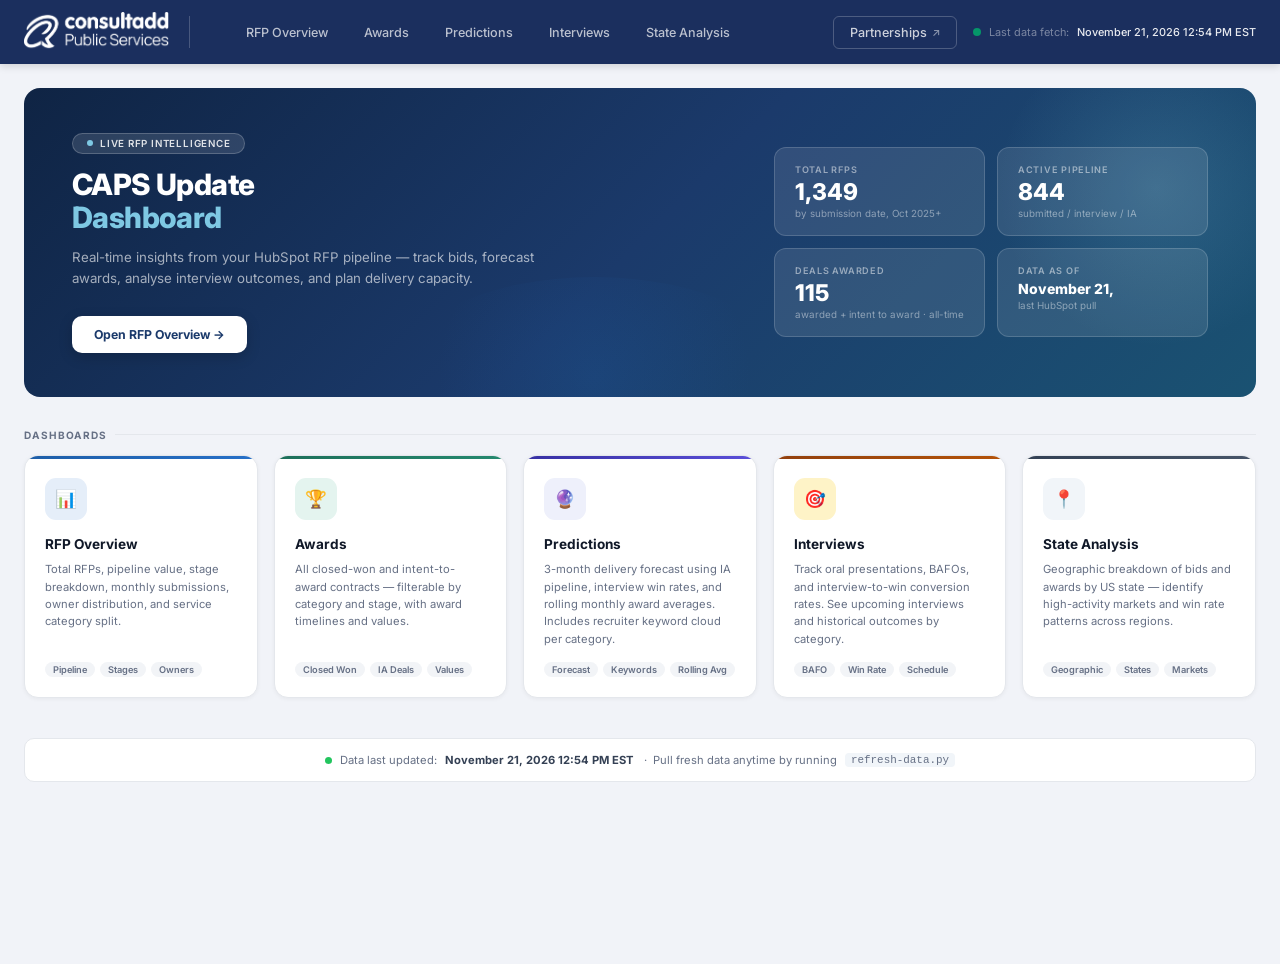
==== index.html @ f757b289 "chore: auto refresh" ====
<!DOCTYPE html>
<html lang="en">
<head>
  <meta charset="UTF-8">
  <meta name="viewport" content="width=device-width, initial-scale=1.0">
  <title>CAPS Update Dashboard — ConsultAdd Public Services</title>
  <link rel="preconnect" href="https://fonts.googleapis.com">
  <link href="https://fonts.googleapis.com/css2?family=Inter:wght@400;500;600;700;800&display=swap" rel="stylesheet">
  <link rel="stylesheet" href="styles/dashboard.css">
  <style>
    /* ── Landing hero ── */
    .lp-hero {
      background: linear-gradient(135deg, #0F2444 0%, #1B3A6B 50%, #1A5272 100%);
      border-radius: 16px;
      padding: 44px 48px;
      margin-bottom: 32px;
      position: relative;
      overflow: hidden;
      color: #fff;
      display: flex;
      align-items: center;
      justify-content: space-between;
      gap: 32px;
    }
    .lp-hero::before {
      content: '';
      position: absolute;
      top: -60px; right: -60px;
      width: 320px; height: 320px;
      border-radius: 50%;
      background: radial-gradient(circle, rgba(126,200,227,.18) 0%, transparent 70%);
      pointer-events: none;
    }
    .lp-hero::after {
      content: '';
      position: absolute;
      bottom: -80px; left: 30%;
      width: 400px; height: 200px;
      border-radius: 50%;
      background: radial-gradient(circle, rgba(30,94,168,.22) 0%, transparent 70%);
      pointer-events: none;
    }
    .lp-hero__left { flex: 1; min-width: 0; position: relative; z-index: 1; }
    .lp-hero__eyebrow {
      display: inline-flex; align-items: center; gap: 7px;
      background: rgba(255,255,255,.12); border: 1px solid rgba(255,255,255,.2);
      border-radius: 20px; padding: 4px 14px;
      font-size: .7rem; font-weight: 600; letter-spacing: .08em;
      text-transform: uppercase; color: rgba(255,255,255,.85);
      margin-bottom: 14px;
    }
    .lp-hero__eyebrow::before {
      content: ''; width: 6px; height: 6px; border-radius: 50%;
      background: #7EC8E3; animation: pulse 2.5s ease-in-out infinite;
    }
    @keyframes pulse { 0%,100%{opacity:1} 50%{opacity:.3} }
    .lp-hero__title {
      font-size: 2.1rem; font-weight: 800; line-height: 1.15;
      letter-spacing: -.02em; margin-bottom: 12px;
    }
    .lp-hero__title span { color: #7EC8E3; }
    .lp-hero__sub {
      font-size: .95rem; color: rgba(255,255,255,.62);
      max-width: 480px; line-height: 1.6; margin-bottom: 26px;
    }
    .lp-hero__cta {
      display: inline-flex; align-items: center; gap: 8px;
      background: #fff; color: #1B3A6B;
      font-weight: 700; font-size: .88rem;
      padding: 11px 22px; border-radius: 10px;
      text-decoration: none;
      box-shadow: 0 4px 14px rgba(0,0,0,.18);
      transition: transform .15s, box-shadow .15s;
    }
    .lp-hero__cta:hover { transform: translateY(-2px); box-shadow: 0 6px 20px rgba(0,0,0,.24); }
    .lp-hero__right {
      display: grid; grid-template-columns: 1fr 1fr; gap: 12px;
      flex-shrink: 0; position: relative; z-index: 1;
    }
    .lp-stat {
      background: rgba(255,255,255,.1); border: 1px solid rgba(255,255,255,.16);
      border-radius: 12px; padding: 16px 20px; min-width: 130px;
    }
    .lp-stat__lbl { font-size: .65rem; font-weight: 600; text-transform: uppercase;
      letter-spacing: .08em; color: rgba(255,255,255,.5); margin-bottom: 6px; }
    .lp-stat__val { font-size: 1.65rem; font-weight: 800; color: #fff; line-height: 1; }
    .lp-stat__sub { font-size: .7rem; color: rgba(255,255,255,.45); margin-top: 4px; }

    /* ── Section label ── */
    .lp-section-lbl {
      font-size: .72rem; font-weight: 700; text-transform: uppercase;
      letter-spacing: .09em; color: var(--ca-gray-500);
      margin-bottom: 14px; display: flex; align-items: center; gap: 8px;
    }
    .lp-section-lbl::after {
      content: ''; flex: 1; height: 1px; background: var(--ca-gray-200);
    }

    /* ── Dashboard cards grid ── */
    .lp-grid {
      display: grid;
      grid-template-columns: repeat(5, 1fr);
      gap: 16px;
      margin-bottom: 40px;
    }
    .lp-card {
      background: var(--ca-white);
      border: 1px solid var(--ca-gray-200);
      border-radius: 14px;
      padding: 22px 20px 20px;
      text-decoration: none;
      color: inherit;
      display: flex; flex-direction: column;
      transition: all .18s ease;
      box-shadow: 0 1px 4px rgba(0,0,0,.05);
      position: relative; overflow: hidden;
    }
    .lp-card::before {
      content: ''; position: absolute;
      top: 0; left: 0; right: 0; height: 3px;
      border-radius: 14px 14px 0 0;
    }
    .lp-card:hover {
      box-shadow: 0 8px 28px rgba(0,0,0,.1);
      border-color: transparent;
      transform: translateY(-3px);
    }
    .lp-card:hover .lp-card__arrow { opacity: 1; transform: translateX(2px); }

    /* colour accents */
    .lp-card.c-blue::before    { background: linear-gradient(90deg,#1E5EA8,#2770C8); }
    .lp-card.c-teal::before    { background: linear-gradient(90deg,#1D6F5A,#25896F); }
    .lp-card.c-indigo::before  { background: linear-gradient(90deg,#3730A3,#5B4FD9); }
    .lp-card.c-amber::before   { background: linear-gradient(90deg,#92400E,#B45309); }
    .lp-card.c-slate::before   { background: linear-gradient(90deg,#334155,#475569); }

    .lp-card.c-blue:hover    { border-color: #1E5EA8; }
    .lp-card.c-teal:hover    { border-color: #1D6F5A; }
    .lp-card.c-indigo:hover  { border-color: #3730A3; }
    .lp-card.c-amber:hover   { border-color: #92400E; }
    .lp-card.c-slate:hover   { border-color: #334155; }

    .lp-card__icon {
      width: 42px; height: 42px; border-radius: 11px;
      display: flex; align-items: center; justify-content: center;
      font-size: 1.25rem; margin-bottom: 16px; flex-shrink: 0;
    }
    .c-blue   .lp-card__icon { background: #E5EEF9; }
    .c-teal   .lp-card__icon { background: #E4F4EF; }
    .c-indigo .lp-card__icon { background: #EEF0FB; }
    .c-amber  .lp-card__icon { background: #FEF3C7; }
    .c-slate  .lp-card__icon { background: #F1F5F9; }

    .lp-card__title {
      font-size: .97rem; font-weight: 700;
      color: var(--ca-gray-900); margin-bottom: 8px; line-height: 1.3;
    }
    .lp-card__desc {
      font-size: .8rem; color: var(--ca-gray-500);
      line-height: 1.55; flex: 1;
    }
    .lp-card__tags {
      display: flex; flex-wrap: wrap; gap: 5px; margin-top: 14px;
    }
    .lp-card__tag {
      font-size: .66rem; font-weight: 600; padding: 2px 8px;
      border-radius: 10px; background: var(--ca-gray-100);
      color: var(--ca-gray-500);
    }
    .lp-card__arrow {
      position: absolute; bottom: 18px; right: 18px;
      font-size: .85rem; color: var(--ca-gray-300);
      opacity: 0; transition: all .18s;
    }

    /* ── Last updated banner ── */
    .lp-footer {
      display: flex; align-items: center; justify-content: center;
      gap: 8px; padding: 14px;
      background: var(--ca-white); border: 1px solid var(--ca-gray-200);
      border-radius: 10px; font-size: .8rem; color: var(--ca-gray-500);
      margin-bottom: 8px;
    }
    .lp-footer strong { color: var(--ca-gray-700); }
    .lp-footer .dot { width: 7px; height: 7px; border-radius: 50%; background: #22C55E; }

    @media(max-width:1100px){ .lp-grid { grid-template-columns: repeat(3,1fr); } }
    @media(max-width:768px){
      .lp-hero { flex-direction: column; padding: 28px 24px; }
      .lp-hero__right { grid-template-columns: 1fr 1fr; width: 100%; }
      .lp-hero__title { font-size: 1.6rem; }
      .lp-grid { grid-template-columns: repeat(2,1fr); }
    }
  </style>
</head>
<body>

<main class="ca-main">

  <!-- HERO -->
  <div class="lp-hero">
    <div class="lp-hero__left">
      <div class="lp-hero__eyebrow">Live RFP Intelligence</div>
      <div class="lp-hero__title">CAPS Update<br><span>Dashboard</span></div>
      <div class="lp-hero__sub">Real-time insights from your HubSpot RFP pipeline — track bids, forecast awards, analyse interview outcomes, and plan delivery capacity.</div>
      <a href="rfp-overview.html" class="lp-hero__cta">
        Open RFP Overview →
      </a>
    </div>
    <div class="lp-hero__right" id="hero-stats">
      <div class="lp-stat">
        <div class="lp-stat__lbl">Total RFPs</div>
        <div class="lp-stat__val" id="stat-total">—</div>
        <div class="lp-stat__sub">by submission date, Oct 2025+</div>
      </div>
      <div class="lp-stat">
        <div class="lp-stat__lbl">Active Pipeline</div>
        <div class="lp-stat__val" id="stat-active">—</div>
        <div class="lp-stat__sub">submitted / interview / IA</div>
      </div>
      <div class="lp-stat">
        <div class="lp-stat__lbl">Deals Awarded</div>
        <div class="lp-stat__val" id="stat-ia">—</div>
        <div class="lp-stat__sub">awarded + intent to award · all-time</div>
      </div>
      <div class="lp-stat">
        <div class="lp-stat__lbl">Data as of</div>
        <div class="lp-stat__val" style="font-size:1rem;margin-top:4px" id="stat-date">—</div>
        <div class="lp-stat__sub">last HubSpot pull</div>
      </div>
    </div>
  </div>

  <!-- DASHBOARDS -->
  <div class="lp-section-lbl">Dashboards</div>
  <div class="lp-grid">

    <a href="rfp-overview.html" class="lp-card c-blue">
      <div class="lp-card__icon">📊</div>
      <div class="lp-card__title">RFP Overview</div>
      <div class="lp-card__desc">Total RFPs, pipeline value, stage breakdown, monthly submissions, owner distribution, and service category split.</div>
      <div class="lp-card__tags">
        <span class="lp-card__tag">Pipeline</span>
        <span class="lp-card__tag">Stages</span>
        <span class="lp-card__tag">Owners</span>
      </div>
      <span class="lp-card__arrow">→</span>
    </a>

    <a href="awards.html" class="lp-card c-teal">
      <div class="lp-card__icon">🏆</div>
      <div class="lp-card__title">Awards</div>
      <div class="lp-card__desc">All closed-won and intent-to-award contracts — filterable by category and stage, with award timelines and values.</div>
      <div class="lp-card__tags">
        <span class="lp-card__tag">Closed Won</span>
        <span class="lp-card__tag">IA Deals</span>
        <span class="lp-card__tag">Values</span>
      </div>
      <span class="lp-card__arrow">→</span>
    </a>

    <a href="predictions.html" class="lp-card c-indigo">
      <div class="lp-card__icon">🔮</div>
      <div class="lp-card__title">Predictions</div>
      <div class="lp-card__desc">3-month delivery forecast using IA pipeline, interview win rates, and rolling monthly award averages. Includes recruiter keyword cloud per category.</div>
      <div class="lp-card__tags">
        <span class="lp-card__tag">Forecast</span>
        <span class="lp-card__tag">Keywords</span>
        <span class="lp-card__tag">Rolling Avg</span>
      </div>
      <span class="lp-card__arrow">→</span>
    </a>

    <a href="interviews.html" class="lp-card c-amber">
      <div class="lp-card__icon">🎯</div>
      <div class="lp-card__title">Interviews</div>
      <div class="lp-card__desc">Track oral presentations, BAFOs, and interview-to-win conversion rates. See upcoming interviews and historical outcomes by category.</div>
      <div class="lp-card__tags">
        <span class="lp-card__tag">BAFO</span>
        <span class="lp-card__tag">Win Rate</span>
        <span class="lp-card__tag">Schedule</span>
      </div>
      <span class="lp-card__arrow">→</span>
    </a>

    <a href="state-analysis.html" class="lp-card c-slate">
      <div class="lp-card__icon">📍</div>
      <div class="lp-card__title">State Analysis</div>
      <div class="lp-card__desc">Geographic breakdown of bids and awards by US state — identify high-activity markets and win rate patterns across regions.</div>
      <div class="lp-card__tags">
        <span class="lp-card__tag">Geographic</span>
        <span class="lp-card__tag">States</span>
        <span class="lp-card__tag">Markets</span>
      </div>
      <span class="lp-card__arrow">→</span>
    </a>


  </div>

  <!-- LAST UPDATED -->
  <div class="lp-footer">
    <div class="dot"></div>
    Data last updated: <strong id="footer-date">Loading…</strong>
    &nbsp;·&nbsp; Pull fresh data anytime by running <code style="background:#F1F5F9;padding:1px 6px;border-radius:4px;font-size:.78rem">refresh-data.py</code>
  </div>

</main>

<script src="js/data.js?v=202611211254"></script>
<script src="js/dashboard-common.js?v=202611211254"></script>
<script>
  CAPS.renderHeader('Home');

  /* ── Populate hero stats from embedded data ── */
  (async () => {
    try {
      const allData = await CAPS.loadData();
      /* Filter to submission date Oct 2025+ (matches dashboard KPI logic) */
      const OCT_2025 = '2025-10';
      function subMonth(d) {
        // Filter by submission_date ONLY. Deals without a submission_date set
        // are excluded — matches the team report and RFP overview policy.
        const dt = d.submissionDate;
        if (!dt) return null;
        const date = dt instanceof Date ? dt : new Date(dt);
        if (isNaN(date.getTime())) return null;
        return date.getUTCFullYear() + '-' + String(date.getUTCMonth() + 1).padStart(2, '0');
      }
      const data   = allData.filter(d => { const m = subMonth(d); return m && m >= OCT_2025; });
      const active = data.filter(d => ['Submitted','Interview','Intent to Award'].includes(d.stage));
      // Awards: pull from the dedicated all-time Awards dataset (matches the Awards dashboard).
      // Falls back to filtering the main pool if CAPS_AWARDS_DATA isn't loaded yet.
      const awarded = (window.CAPS_AWARDS_DATA && window.CAPS_AWARDS_DATA.length)
        ? window.CAPS_AWARDS_DATA
        : allData.filter(d => d.stage === 'Closed Won' || d.stage === 'Intent to Award');
      const lu     = CAPS.getLastUpdated();

      document.getElementById('stat-total').textContent  = data.length.toLocaleString();
      document.getElementById('stat-active').textContent = active.length.toLocaleString();
      document.getElementById('stat-ia').textContent     = awarded.length.toLocaleString();

      if (lu) {
        // Show month + year only
        const parts = lu.split(' ');
        document.getElementById('stat-date').textContent = parts.slice(0,2).join(' ');
        document.getElementById('footer-date').textContent = lu;
      }
    } catch(e) {
      console.warn('Stats load error:', e);
    }
  })();
</script>
</body>
</html>
---- styles/dashboard.css ----
/* ═══════════════════════════════════════════════════════════
   CAPS UPDATE DASHBOARD — Common Styles
   ConsultAdd Public Services

   Brand Colors:
     --ca-navy:    #1B2F5E  (deep navy blue — primary dark)
     --ca-crimson: #BE123C  (rose red — hint of red accent)
     --ca-blue:    #2D60C4  (strong blue — primary action)

   Usage: Include this file in every dashboard page.
   ═══════════════════════════════════════════════════════════ */

/* ── CSS Variables ── */
:root {
  --ca-navy: #1B2F5E;       /* Deep navy blue — primary dark */
  --ca-crimson: #BE123C;    /* Rose red — hint of red accent */
  --ca-blue: #2D60C4;       /* Strong blue — primary action */
  --ca-light-blue: #DBEAFE; /* Light blue — chips, tag backgrounds */
  --ca-bg: #F1F3F8;         /* Cool grey with a whisper of blue */
  --ca-white: #FFFFFF;
  --ca-gray-50: #F9FAFB;
  --ca-gray-100: #F2F4F7;
  --ca-gray-200: #E4E7EC;
  --ca-gray-300: #D0D5DD;
  --ca-gray-500: #667085;
  --ca-gray-700: #344054;
  --ca-gray-900: #101828;
  --ca-green: #059669;
  --ca-green-bg: #ECFDF5;
  --ca-red: #DC2626;
  --ca-red-bg: #FEF2F2;
  --ca-yellow: #D97706;
  --ca-yellow-bg: #FFFBEB;
  --ca-orange: #C05621;
  --ca-orange-bg: #FFF7ED;
  --ca-purple: #7C3AED;     /* Vivid purple accent */
  --ca-purple-bg: #F5F3FF;
  --ca-teal: #0891B2;
  --ca-teal-bg: #F0F9FF;
  --ca-indigo: #4338CA;
  --ca-indigo-bg: #EEF2FF;
  --ca-violet: #5B21B6;
  --ca-violet-bg: #F5F3FF;

  --shadow-sm: 0 1px 2px rgba(16,24,40,0.05);
  --shadow-md: 0 4px 8px -2px rgba(16,24,40,0.1), 0 2px 4px -2px rgba(16,24,40,0.06);
  --shadow-lg: 0 12px 16px -4px rgba(16,24,40,0.08), 0 4px 6px -2px rgba(16,24,40,0.03);

  --radius-sm: 6px;
  --radius-md: 8px;
  --radius-lg: 12px;

  --font-family: 'Inter', -apple-system, BlinkMacSystemFont, 'Segoe UI', Roboto, sans-serif;
  --header-height: 64px;
}


/* ── Reset & Base ── */
*, *::before, *::after {
  margin: 0;
  padding: 0;
  box-sizing: border-box;
}

html {
  font-size: 14px;
  -webkit-font-smoothing: antialiased;
}

body {
  font-family: var(--font-family);
  background: var(--ca-bg);
  color: var(--ca-gray-900);
  min-height: 100vh;
}


/* ═══════════════════════════════════════════════
   HEADER BAR
   ═══════════════════════════════════════════════ */
.ca-header {
  position: fixed;
  top: 0;
  left: 0;
  right: 0;
  height: var(--header-height);
  background: var(--ca-navy);
  display: flex;
  align-items: center;
  justify-content: space-between;
  padding: 0 24px;
  z-index: 1000;
  box-shadow: 0 2px 8px rgba(0,0,0,0.15);
}

.ca-header__left {
  display: flex;
  align-items: center;
  gap: 20px;
}

.ca-header__logo {
  height: 38px;
  width: auto;
  cursor: pointer;
  filter: brightness(0) invert(1);
}

.ca-header__divider {
  width: 1px;
  height: 32px;
  background: rgba(255,255,255,0.2);
}

.ca-header__title {
  color: var(--ca-white);
  font-size: 1.1rem;
  font-weight: 600;
  letter-spacing: 0.02em;
}

.ca-header__nav {
  display: flex;
  align-items: center;
  gap: 4px;
}

.ca-header__nav-item {
  color: rgba(255,255,255,0.7);
  text-decoration: none;
  padding: 8px 16px;
  border-radius: var(--radius-sm);
  font-size: 0.9rem;
  font-weight: 500;
  transition: all 0.2s ease;
  white-space: nowrap;
}

.ca-header__nav-item:hover {
  color: var(--ca-white);
  background: rgba(255,255,255,0.1);
}

.ca-header__nav-item.active {
  color: var(--ca-white);
  background: rgba(255,255,255,0.15);
}

/* Disabled nav item (placeholder for upcoming pages — non-clickable, muted) */
.ca-header__nav-item--disabled {
  color: rgba(255,255,255,0.42);
  cursor: not-allowed;
  display: inline-flex;
  align-items: center;
  gap: 6px;
}
.ca-header__nav-item--disabled:hover {
  color: rgba(255,255,255,0.42);
  background: transparent;
}
.ca-header__nav-badge {
  font-size: 0.62rem;
  font-weight: 600;
  letter-spacing: 0.04em;
  text-transform: uppercase;
  padding: 1px 6px;
  border-radius: 8px;
  background: rgba(255,255,255,0.10);
  color: rgba(255,255,255,0.55);
  line-height: 1.4;
}

/* External-portal nav lives on the right side of the header, visually
   separated from the in-app nav (which sits on the left). */
.ca-header__nav--external {
  display: flex;
  align-items: center;
}

/* External-portal link — subtly outlined pill so it reads as a different
   destination from the in-app nav items. Kept low-key on purpose. */
.ca-header__nav-item--external {
  display: inline-flex;
  align-items: center;
  gap: 5px;
  border: 1px solid rgba(255,255,255,0.22);
  color: rgba(255,255,255,0.78);
}
.ca-header__nav-item--external:hover {
  border-color: rgba(255,255,255,0.40);
  color: var(--ca-white);
  background: rgba(255,255,255,0.06);
}
.ca-header__nav-arrow {
  font-size: 0.78rem;
  opacity: 0.65;
  line-height: 1;
}
.ca-header__nav-item--external:hover .ca-header__nav-arrow {
  opacity: 0.95;
}

.ca-header__right {
  display: flex;
  align-items: center;
  gap: 16px;
}

.ca-header__data-status {
  display: flex;
  align-items: center;
  gap: 8px;
  color: rgba(255,255,255,0.6);
  font-size: 0.78rem;
}

.ca-header__data-status .dot {
  width: 8px;
  height: 8px;
  border-radius: 50%;
  background: var(--ca-green);
  flex-shrink: 0;
}

.ca-header__data-status .label {
  opacity: 0.7;
}

.ca-header__data-status .value {
  color: rgba(255,255,255,0.9);
  font-weight: 500;
}


/* ═══════════════════════════════════════════════
   MAIN CONTENT AREA
   ═══════════════════════════════════════════════ */
.ca-main {
  margin-top: var(--header-height);
  padding: 24px;
  max-width: 1600px;
  margin-left: auto;
  margin-right: auto;
}

.ca-page-header {
  margin-bottom: 24px;
}

.ca-page-header__title {
  font-size: 1.6rem;
  font-weight: 700;
  color: var(--ca-gray-900);
  margin-bottom: 4px;
}

.ca-page-header__subtitle {
  font-size: 0.95rem;
  color: var(--ca-gray-500);
  font-weight: 400;
}


/* ═══════════════════════════════════════════════
   METRIC CARDS
   ═══════════════════════════════════════════════ */
.ca-metrics-row {
  display: grid;
  grid-template-columns: repeat(auto-fit, minmax(220px, 1fr));
  gap: 16px;
  margin-bottom: 24px;
}

.ca-metric-card {
  background: var(--ca-white);
  border-radius: var(--radius-lg);
  padding: 20px;
  box-shadow: var(--shadow-sm);
  border: 1px solid var(--ca-gray-200);
  transition: box-shadow 0.2s ease;
  position: relative; /* needed for kpi-info-wrap absolute positioning */
}

.ca-metric-card:hover {
  box-shadow: var(--shadow-md);
}

.ca-metric-card__label {
  font-size: 0.82rem;
  color: var(--ca-gray-500);
  font-weight: 500;
  text-transform: uppercase;
  letter-spacing: 0.04em;
  margin-bottom: 8px;
}

.ca-metric-card__value {
  font-size: 1.8rem;
  font-weight: 700;
  color: var(--ca-gray-900);
  line-height: 1.2;
}

.ca-metric-card__value.green { color: var(--ca-green); }
.ca-metric-card__value.red { color: var(--ca-red); }
.ca-metric-card__value.blue { color: var(--ca-blue); }
.ca-metric-card__value.crimson { color: var(--ca-crimson); }

.ca-metric-card__detail {
  font-size: 0.8rem;
  color: var(--ca-gray-500);
  margin-top: 4px;
}

/* ── Info button (shared across all dashboards) ── */
.kpi-info-wrap {
  position: absolute;
  top: 12px;
  right: 12px;
}

.kpi-info-btn {
  width: 17px;
  height: 17px;
  border-radius: 50%;
  border: 1.5px solid #94A3B8;
  background: transparent;
  font-size: 0.65rem;
  font-weight: 700;
  cursor: pointer;
  display: flex;
  align-items: center;
  justify-content: center;
  color: #94A3B8;
  font-family: var(--font-family);
  line-height: 1;
  transition: all 0.15s;
  padding: 0;
}

.kpi-info-btn:hover {
  border-color: var(--ca-navy);
  color: var(--ca-navy);
  background: var(--ca-gray-100);
}

.kpi-info-tip {
  display: none;
  position: absolute;
  top: 22px;
  right: 0;
  z-index: 300;
  background: var(--ca-navy);
  color: #E2E8F0;
  font-size: 0.72rem;
  line-height: 1.55;
  padding: 10px 13px;
  border-radius: 8px;
  min-width: 220px;
  max-width: 270px;
  box-shadow: 0 6px 20px rgba(0,0,0,0.22);
  pointer-events: none;
  font-family: var(--font-family);
  font-style: normal;
  font-weight: 400;
}

.kpi-info-tip.open {
  display: block;
  pointer-events: auto;
}

.kpi-info-tip strong { color: #fff; }

.kpi-info-tip::before {
  content: '';
  position: absolute;
  top: -5px;
  right: 6px;
  width: 10px;
  height: 10px;
  background: var(--ca-navy);
  transform: rotate(45deg);
  border-radius: 2px;
}


/* ═══════════════════════════════════════════════
   DASHBOARD PANELS / CARDS
   ═══════════════════════════════════════════════ */
.ca-grid {
  display: grid;
  gap: 20px;
  margin-bottom: 24px;
}

.ca-grid--2 { grid-template-columns: repeat(2, 1fr); }
.ca-grid--3 { grid-template-columns: repeat(3, 1fr); }
.ca-grid--1-2 { grid-template-columns: 1fr 2fr; }
.ca-grid--2-1 { grid-template-columns: 2fr 1fr; }

.ca-panel {
  background: var(--ca-white);
  border-radius: var(--radius-lg);
  box-shadow: var(--shadow-sm);
  border: 1px solid var(--ca-gray-200);
  overflow: hidden;
}

.ca-panel__header {
  display: flex;
  align-items: center;
  justify-content: space-between;
  padding: 16px 20px;
  border-bottom: 1px solid var(--ca-gray-200);
}

.ca-panel__title {
  font-size: 1rem;
  font-weight: 600;
  color: var(--ca-gray-900);
}

.ca-panel__badge {
  font-size: 0.75rem;
  font-weight: 600;
  padding: 2px 10px;
  border-radius: 12px;
  background: var(--ca-light-blue);
  color: var(--ca-blue);
}

.ca-panel__body {
  padding: 20px;
}

.ca-panel__body--no-pad {
  padding: 0;
}


/* ═══════════════════════════════════════════════
   TABLES
   ═══════════════════════════════════════════════ */
.ca-table-wrap {
  overflow-x: auto;
}

.ca-table {
  width: 100%;
  border-collapse: collapse;
  font-size: 0.88rem;
}

.ca-table thead th {
  background: var(--ca-gray-50);
  color: var(--ca-gray-500);
  font-weight: 600;
  text-transform: uppercase;
  letter-spacing: 0.04em;
  font-size: 0.75rem;
  padding: 10px 14px;
  text-align: left;
  border-bottom: 1px solid var(--ca-gray-200);
  white-space: nowrap;
  position: sticky;
  top: 0;
}

.ca-table tbody tr {
  border-bottom: 1px solid var(--ca-gray-100);
  transition: background 0.15s;
}

.ca-table tbody tr:hover {
  background: var(--ca-gray-50);
}

.ca-table tbody td {
  padding: 10px 14px;
  color: var(--ca-gray-700);
  vertical-align: middle;
}

.ca-table tbody td.mono {
  font-family: 'SF Mono', 'Fira Code', monospace;
  font-size: 0.82rem;
}

.ca-table tbody td.right,
.ca-table thead th.right {
  text-align: right;
}


/* ═══════════════════════════════════════════════
   BADGES / PILLS
   ═══════════════════════════════════════════════ */
.ca-badge {
  display: inline-flex;
  align-items: center;
  gap: 6px;
  padding: 3px 10px;
  border-radius: 12px;
  font-size: 0.78rem;
  font-weight: 600;
  white-space: nowrap;
}

.ca-badge::before {
  content: '';
  width: 6px;
  height: 6px;
  border-radius: 50%;
  flex-shrink: 0;
}

.ca-badge--submitted      { background: var(--ca-light-blue); color: var(--ca-blue); }
.ca-badge--submitted::before { background: var(--ca-blue); }

.ca-badge--interview       { background: var(--ca-yellow-bg); color: #B54708; }
.ca-badge--interview::before { background: var(--ca-yellow); }

.ca-badge--intent          { background: var(--ca-orange-bg); color: #B93815; }
.ca-badge--intent::before  { background: var(--ca-orange); }

.ca-badge--won             { background: var(--ca-green-bg); color: #027A48; }
.ca-badge--won::before     { background: var(--ca-green); }

.ca-badge--lost            { background: var(--ca-red-bg); color: #B42318; }
.ca-badge--lost::before    { background: var(--ca-red); }

.ca-badge--terminated      { background: var(--ca-purple-bg); color: #5925DC; }
.ca-badge--terminated::before { background: var(--ca-purple); }

.ca-badge--cancelled       { background: var(--ca-gray-100); color: var(--ca-gray-500); }
.ca-badge--cancelled::before { background: var(--ca-gray-300); }

.ca-badge--yes             { background: var(--ca-green-bg); color: #027A48; }
.ca-badge--yes::before     { background: var(--ca-green); }

.ca-badge--no              { background: var(--ca-gray-100); color: var(--ca-gray-500); }
.ca-badge--no::before      { background: var(--ca-gray-300); }

.ca-badge--bafo            { background: var(--ca-red-bg); color: #B42318; }
.ca-badge--bafo::before    { background: var(--ca-red); }


/* ═══════════════════════════════════════════════
   HORIZONTAL BAR (for simple bar charts)
   ═══════════════════════════════════════════════ */
.ca-bar-row {
  display: flex;
  align-items: center;
  gap: 12px;
  margin-bottom: 12px;
}

.ca-bar-row__label {
  width: 160px;
  font-size: 0.85rem;
  color: var(--ca-gray-700);
  text-align: right;
  flex-shrink: 0;
  white-space: nowrap;
  overflow: hidden;
  text-overflow: ellipsis;
}

.ca-bar-row__track {
  flex: 1;
  height: 24px;
  background: var(--ca-gray-100);
  border-radius: 4px;
  overflow: hidden;
}

.ca-bar-row__fill {
  height: 100%;
  border-radius: 4px;
  transition: width 0.6s ease;
  min-width: 2px;
}

.ca-bar-row__fill.navy   { background: var(--ca-navy); }
.ca-bar-row__fill.blue    { background: var(--ca-blue); }
.ca-bar-row__fill.crimson { background: var(--ca-crimson); }
.ca-bar-row__fill.green   { background: var(--ca-green); }
.ca-bar-row__fill.yellow  { background: var(--ca-yellow); }
.ca-bar-row__fill.orange  { background: var(--ca-orange); }
.ca-bar-row__fill.purple  { background: var(--ca-purple); }
.ca-bar-row__fill.teal    { background: var(--ca-teal); }

.ca-bar-row__value {
  width: 60px;
  font-size: 0.85rem;
  font-weight: 600;
  color: var(--ca-gray-700);
  flex-shrink: 0;
}


/* ═══════════════════════════════════════════════
   DONUT / STAT RING (CSS-only)
   ═══════════════════════════════════════════════ */
.ca-stat-ring {
  display: flex;
  flex-direction: column;
  align-items: center;
  gap: 8px;
}

.ca-stat-ring__circle {
  position: relative;
  width: 100px;
  height: 100px;
}

.ca-stat-ring__circle svg {
  transform: rotate(-90deg);
}

.ca-stat-ring__center {
  position: absolute;
  top: 50%;
  left: 50%;
  transform: translate(-50%, -50%);
  font-size: 1.2rem;
  font-weight: 700;
  color: var(--ca-gray-900);
}

.ca-stat-ring__label {
  font-size: 0.82rem;
  color: var(--ca-gray-500);
  font-weight: 500;
}


/* ═══════════════════════════════════════════════
   LOADING STATE
   ═══════════════════════════════════════════════ */
.ca-loading {
  display: flex;
  flex-direction: column;
  align-items: center;
  justify-content: center;
  padding: 60px 20px;
  gap: 16px;
}

.ca-loading__spinner {
  width: 40px;
  height: 40px;
  border: 3px solid var(--ca-gray-200);
  border-top-color: var(--ca-blue);
  border-radius: 50%;
  animation: ca-spin 0.8s linear infinite;
}

@keyframes ca-spin {
  to { transform: rotate(360deg); }
}

.ca-loading__text {
  color: var(--ca-gray-500);
  font-size: 0.9rem;
}


/* ═══════════════════════════════════════════════
   FILTERS BAR
   ═══════════════════════════════════════════════ */
.ca-filters {
  display: flex;
  align-items: center;
  gap: 12px;
  margin-bottom: 20px;
  flex-wrap: wrap;
}

.ca-filter-select {
  padding: 8px 12px;
  border: 1px solid var(--ca-gray-300);
  border-radius: var(--radius-sm);
  font-family: var(--font-family);
  font-size: 0.88rem;
  color: var(--ca-gray-700);
  background: var(--ca-white);
  cursor: pointer;
  outline: none;
  transition: border-color 0.2s;
}

.ca-filter-select:focus {
  border-color: var(--ca-blue);
  box-shadow: 0 0 0 3px rgba(46,80,144,0.12);
}

.ca-filter-label {
  font-size: 0.82rem;
  color: var(--ca-gray-500);
  font-weight: 500;
}


/* ═══════════════════════════════════════════════
   RESPONSIVE
   ═══════════════════════════════════════════════ */
@media (max-width: 1024px) {
  .ca-grid--2, .ca-grid--3, .ca-grid--1-2, .ca-grid--2-1 {
    grid-template-columns: 1fr;
  }
  .ca-header__nav {
    display: none;
  }
}

@media (max-width: 640px) {
  .ca-main {
    padding: 16px;
  }
  .ca-metrics-row {
    grid-template-columns: repeat(2, 1fr);
  }
  .ca-header {
    padding: 0 12px;
  }
  .ca-header__title {
    font-size: 0.95rem;
  }
  .ca-header__data-status {
    display: none;
  }
}
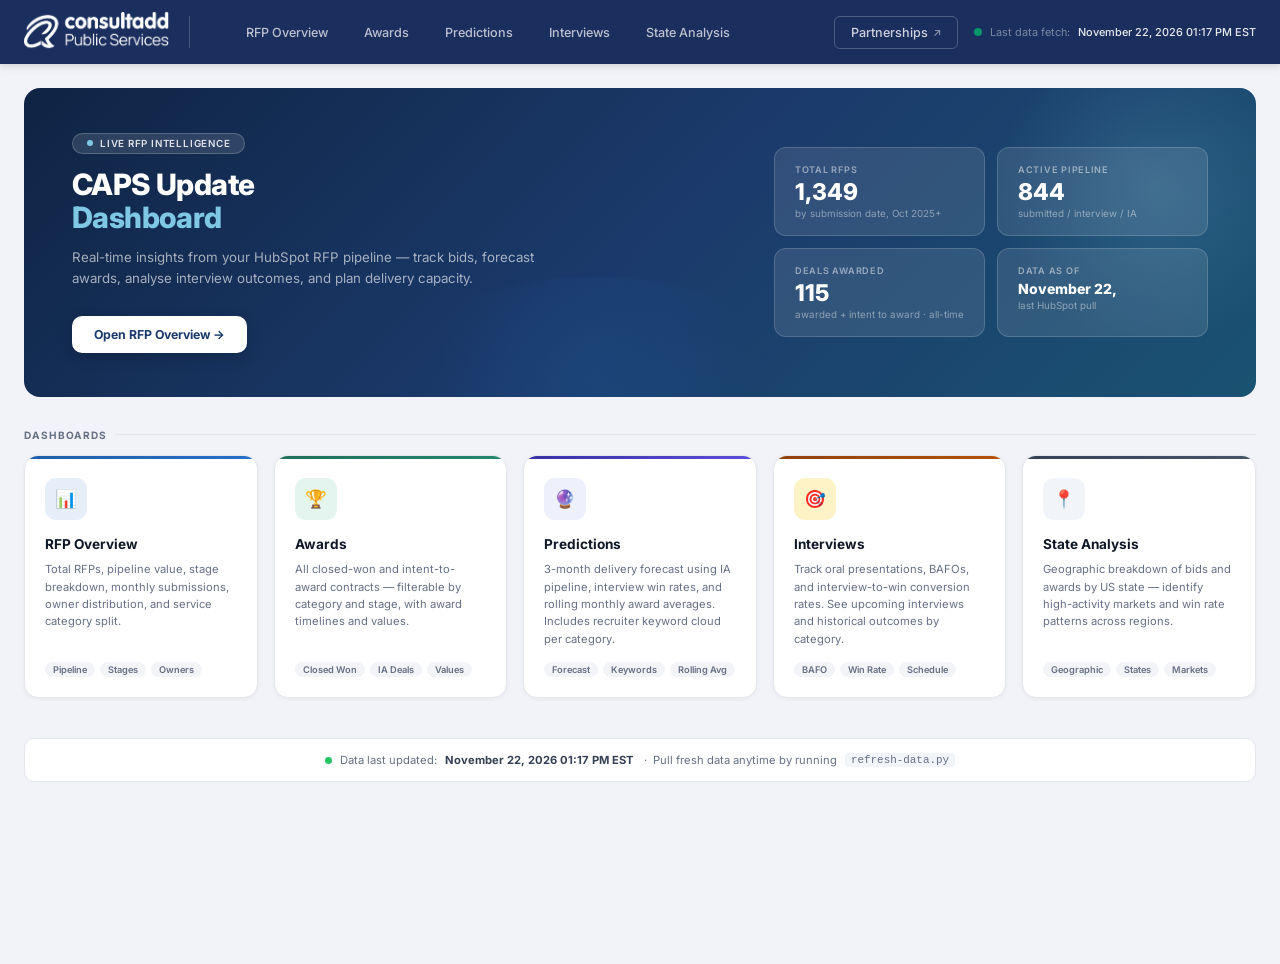
==== commit a9cab106: "chore: auto refresh" ====
--- a/index.html
+++ b/index.html
@@ -307,8 +307,8 @@
 
 </main>
 
-<script src="js/data.js?v=202611211254"></script>
-<script src="js/dashboard-common.js?v=202611211254"></script>
+<script src="js/data.js?v=202611221317"></script>
+<script src="js/dashboard-common.js?v=202611221317"></script>
 <script>
   CAPS.renderHeader('Home');
 
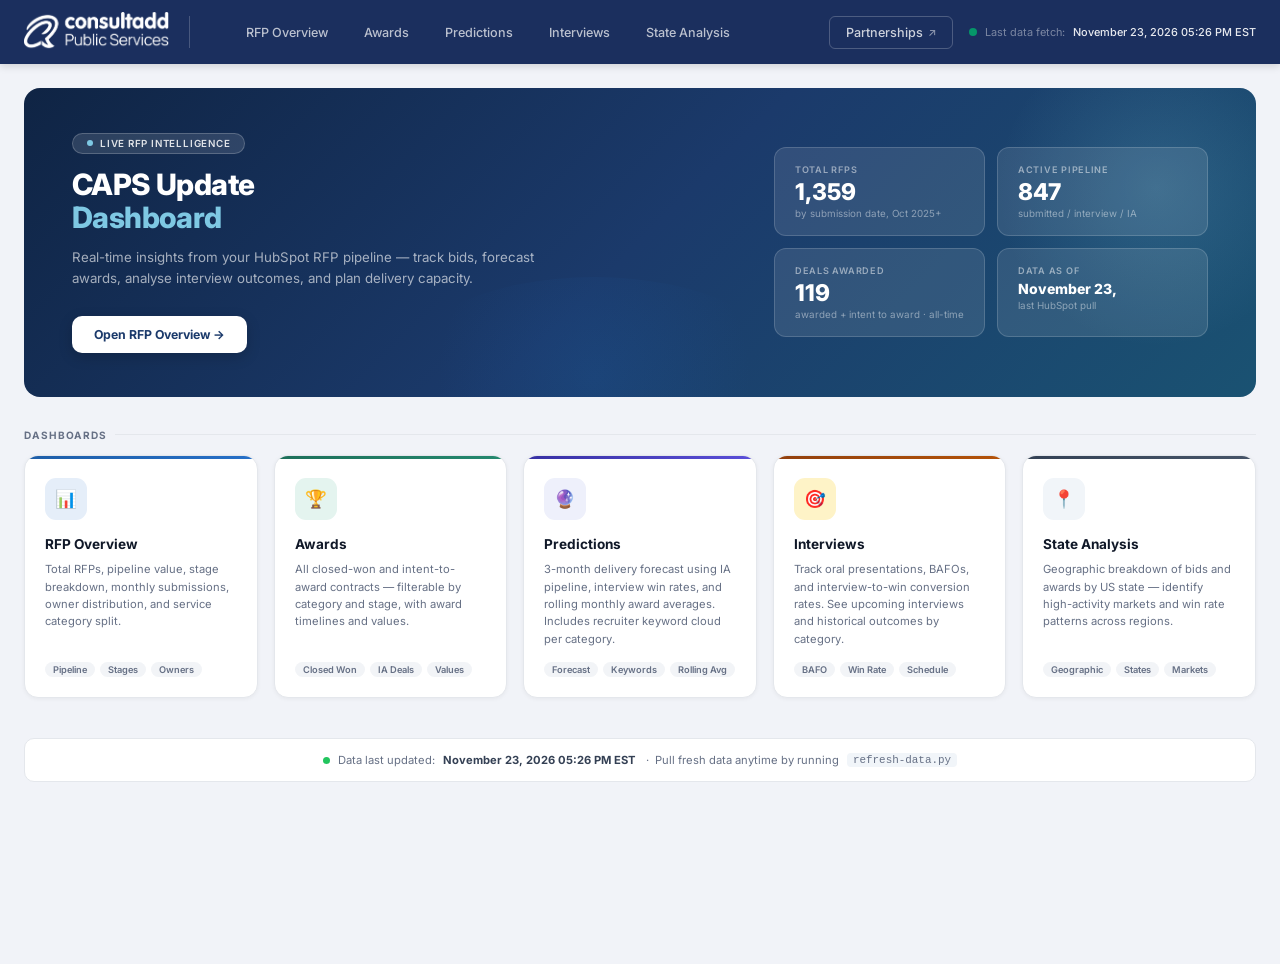
==== commit 85491bbb: "chore: auto refresh" ====
--- a/index.html
+++ b/index.html
@@ -307,8 +307,8 @@
 
 </main>
 
-<script src="js/data.js?v=202611221317"></script>
-<script src="js/dashboard-common.js?v=202611221317"></script>
+<script src="js/data.js?v=202611231726"></script>
+<script src="js/dashboard-common.js?v=202611231726"></script>
 <script>
   CAPS.renderHeader('Home');
 
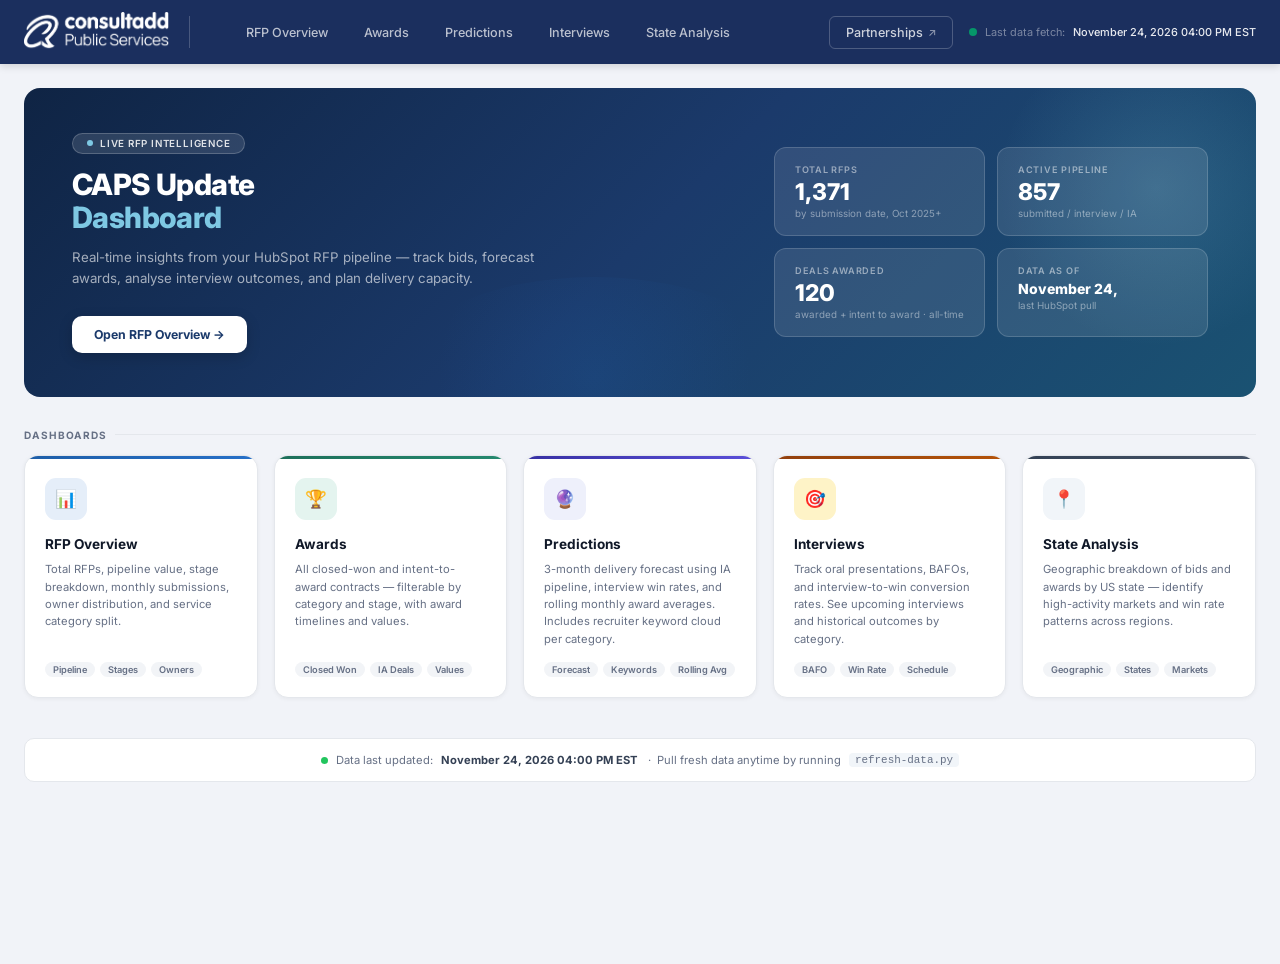
==== commit 1be810df: "chore: auto refresh" ====
--- a/index.html
+++ b/index.html
@@ -307,8 +307,8 @@
 
 </main>
 
-<script src="js/data.js?v=202611231726"></script>
-<script src="js/dashboard-common.js?v=202611231726"></script>
+<script src="js/data.js?v=202611241600"></script>
+<script src="js/dashboard-common.js?v=202611241600"></script>
 <script>
   CAPS.renderHeader('Home');
 
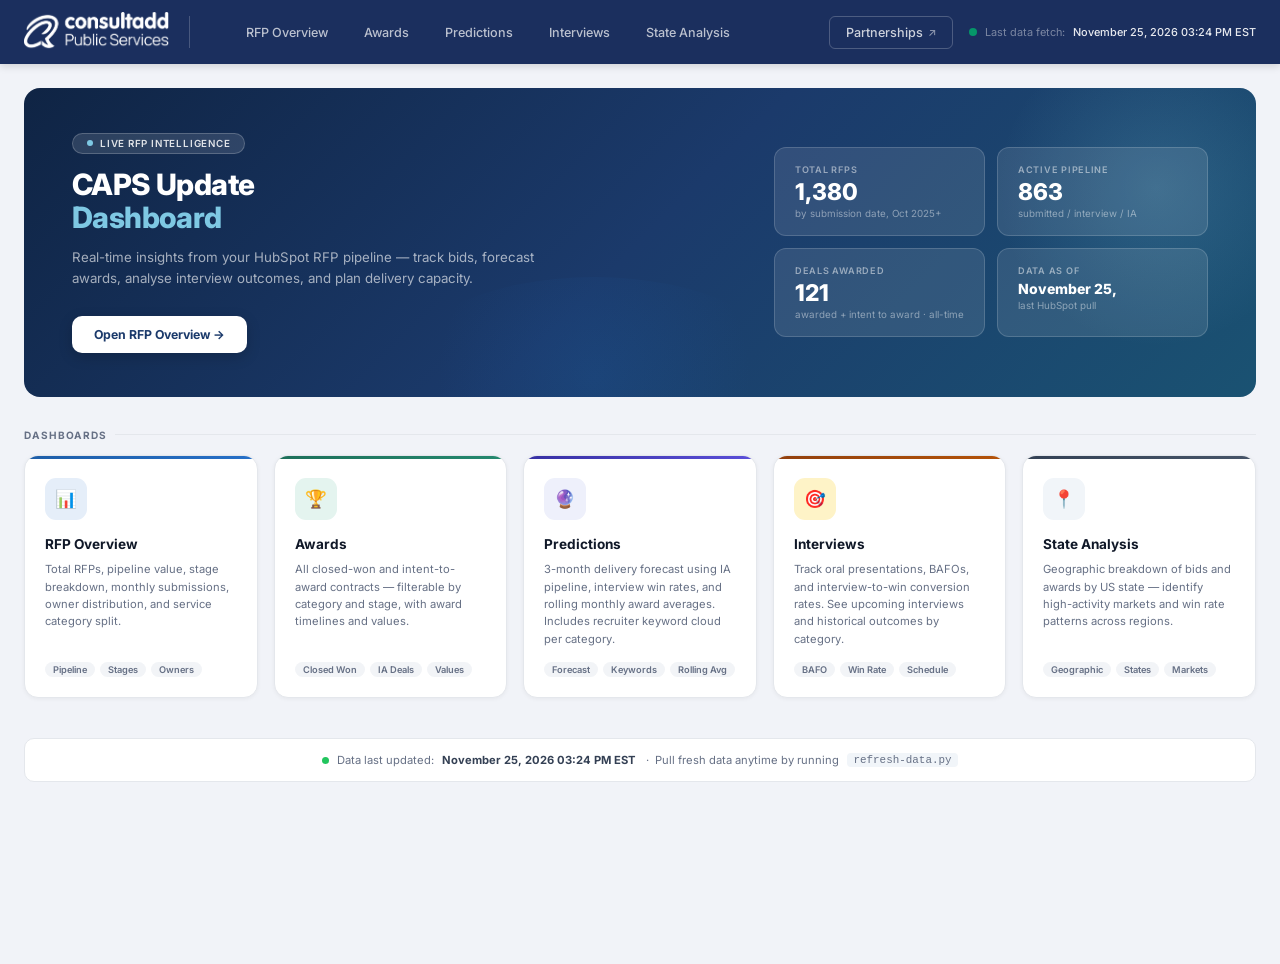
==== commit 8fc00869: "chore: auto refresh" ====
--- a/index.html
+++ b/index.html
@@ -307,8 +307,8 @@
 
 </main>
 
-<script src="js/data.js?v=202611241600"></script>
-<script src="js/dashboard-common.js?v=202611241600"></script>
+<script src="js/data.js?v=202611251524"></script>
+<script src="js/dashboard-common.js?v=202611251524"></script>
 <script>
   CAPS.renderHeader('Home');
 
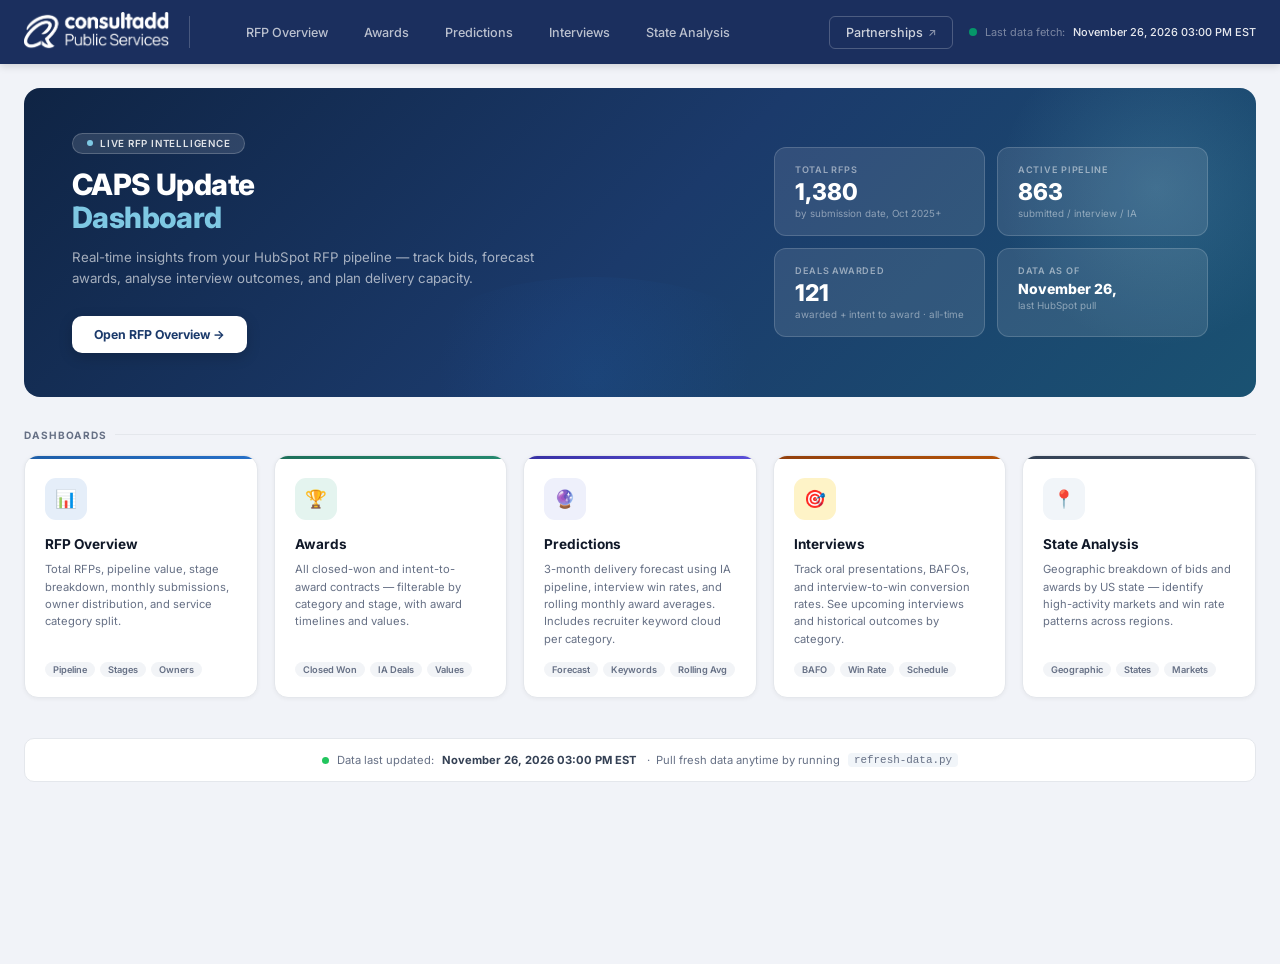
==== commit 03838e07: "chore: auto refresh" ====
--- a/index.html
+++ b/index.html
@@ -307,8 +307,8 @@
 
 </main>
 
-<script src="js/data.js?v=202611251524"></script>
-<script src="js/dashboard-common.js?v=202611251524"></script>
+<script src="js/data.js?v=202611261500"></script>
+<script src="js/dashboard-common.js?v=202611261500"></script>
 <script>
   CAPS.renderHeader('Home');
 
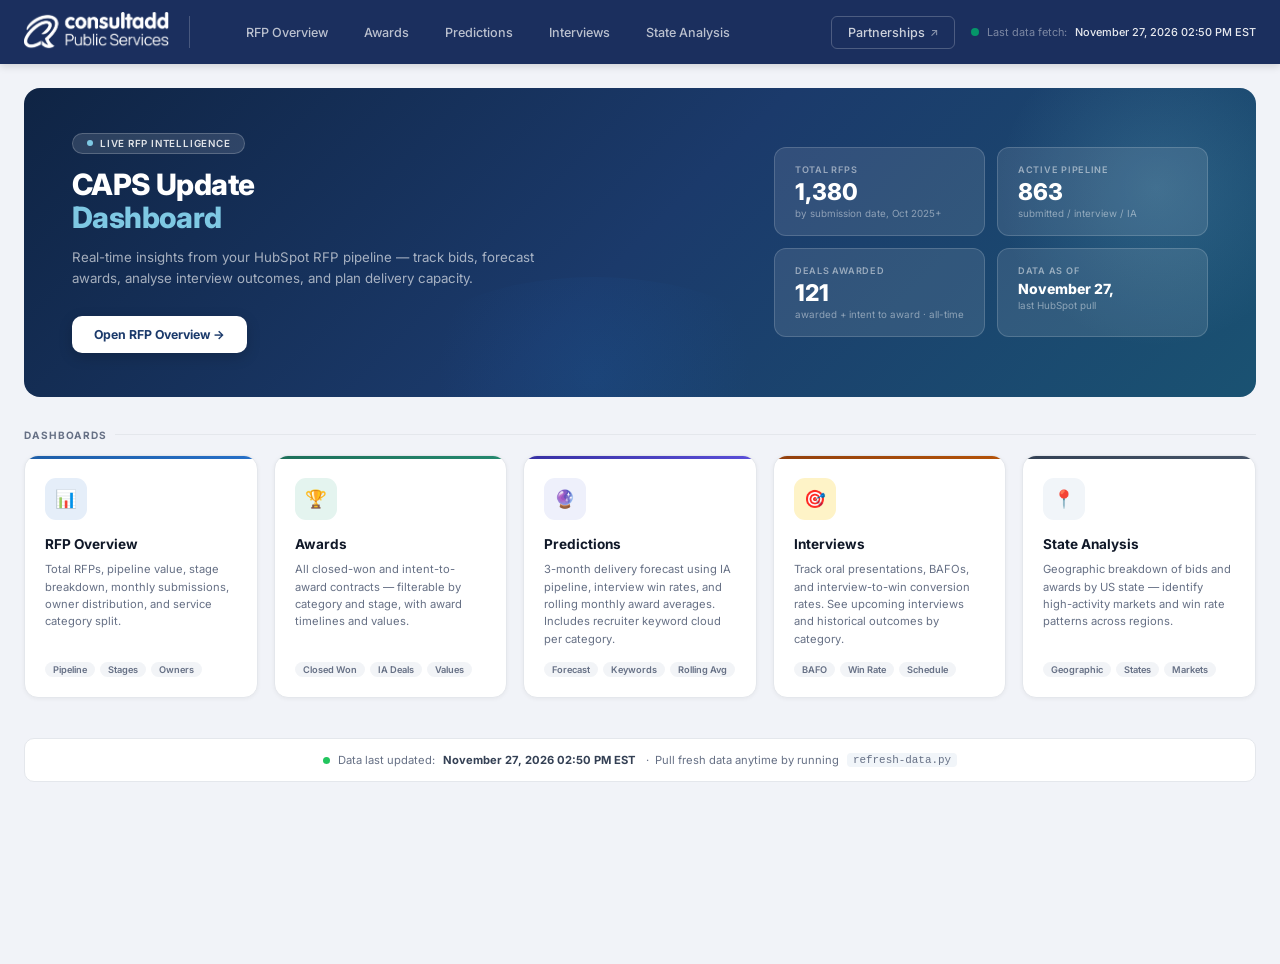
==== commit 70edd2f9: "chore: auto refresh" ====
--- a/index.html
+++ b/index.html
@@ -307,8 +307,8 @@
 
 </main>
 
-<script src="js/data.js?v=202611261500"></script>
-<script src="js/dashboard-common.js?v=202611261500"></script>
+<script src="js/data.js?v=202611271450"></script>
+<script src="js/dashboard-common.js?v=202611271450"></script>
 <script>
   CAPS.renderHeader('Home');
 
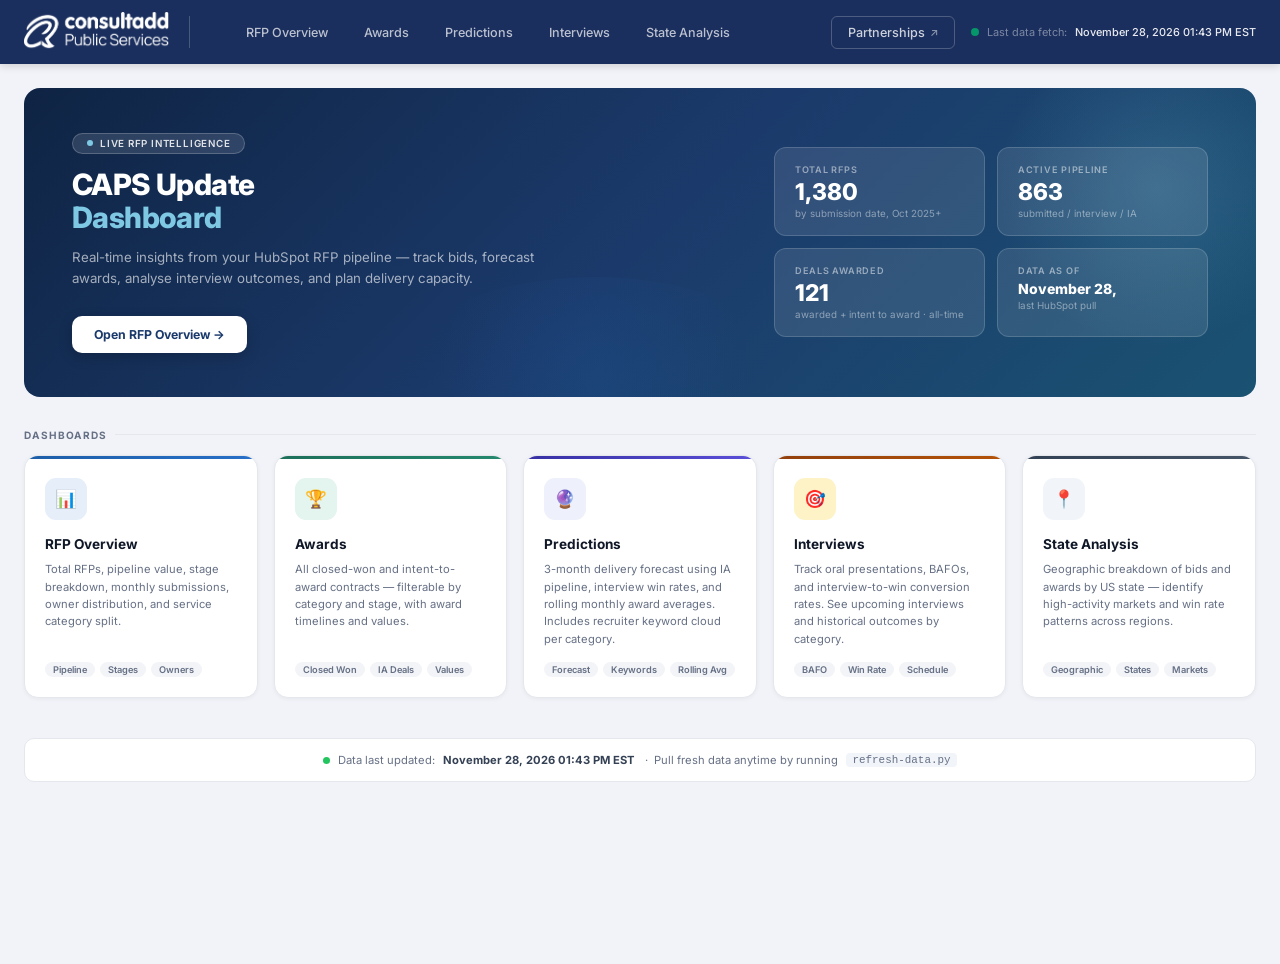
==== commit ce01f539: "chore: auto refresh" ====
--- a/index.html
+++ b/index.html
@@ -307,8 +307,8 @@
 
 </main>
 
-<script src="js/data.js?v=202611271450"></script>
-<script src="js/dashboard-common.js?v=202611271450"></script>
+<script src="js/data.js?v=202611281343"></script>
+<script src="js/dashboard-common.js?v=202611281343"></script>
 <script>
   CAPS.renderHeader('Home');
 
